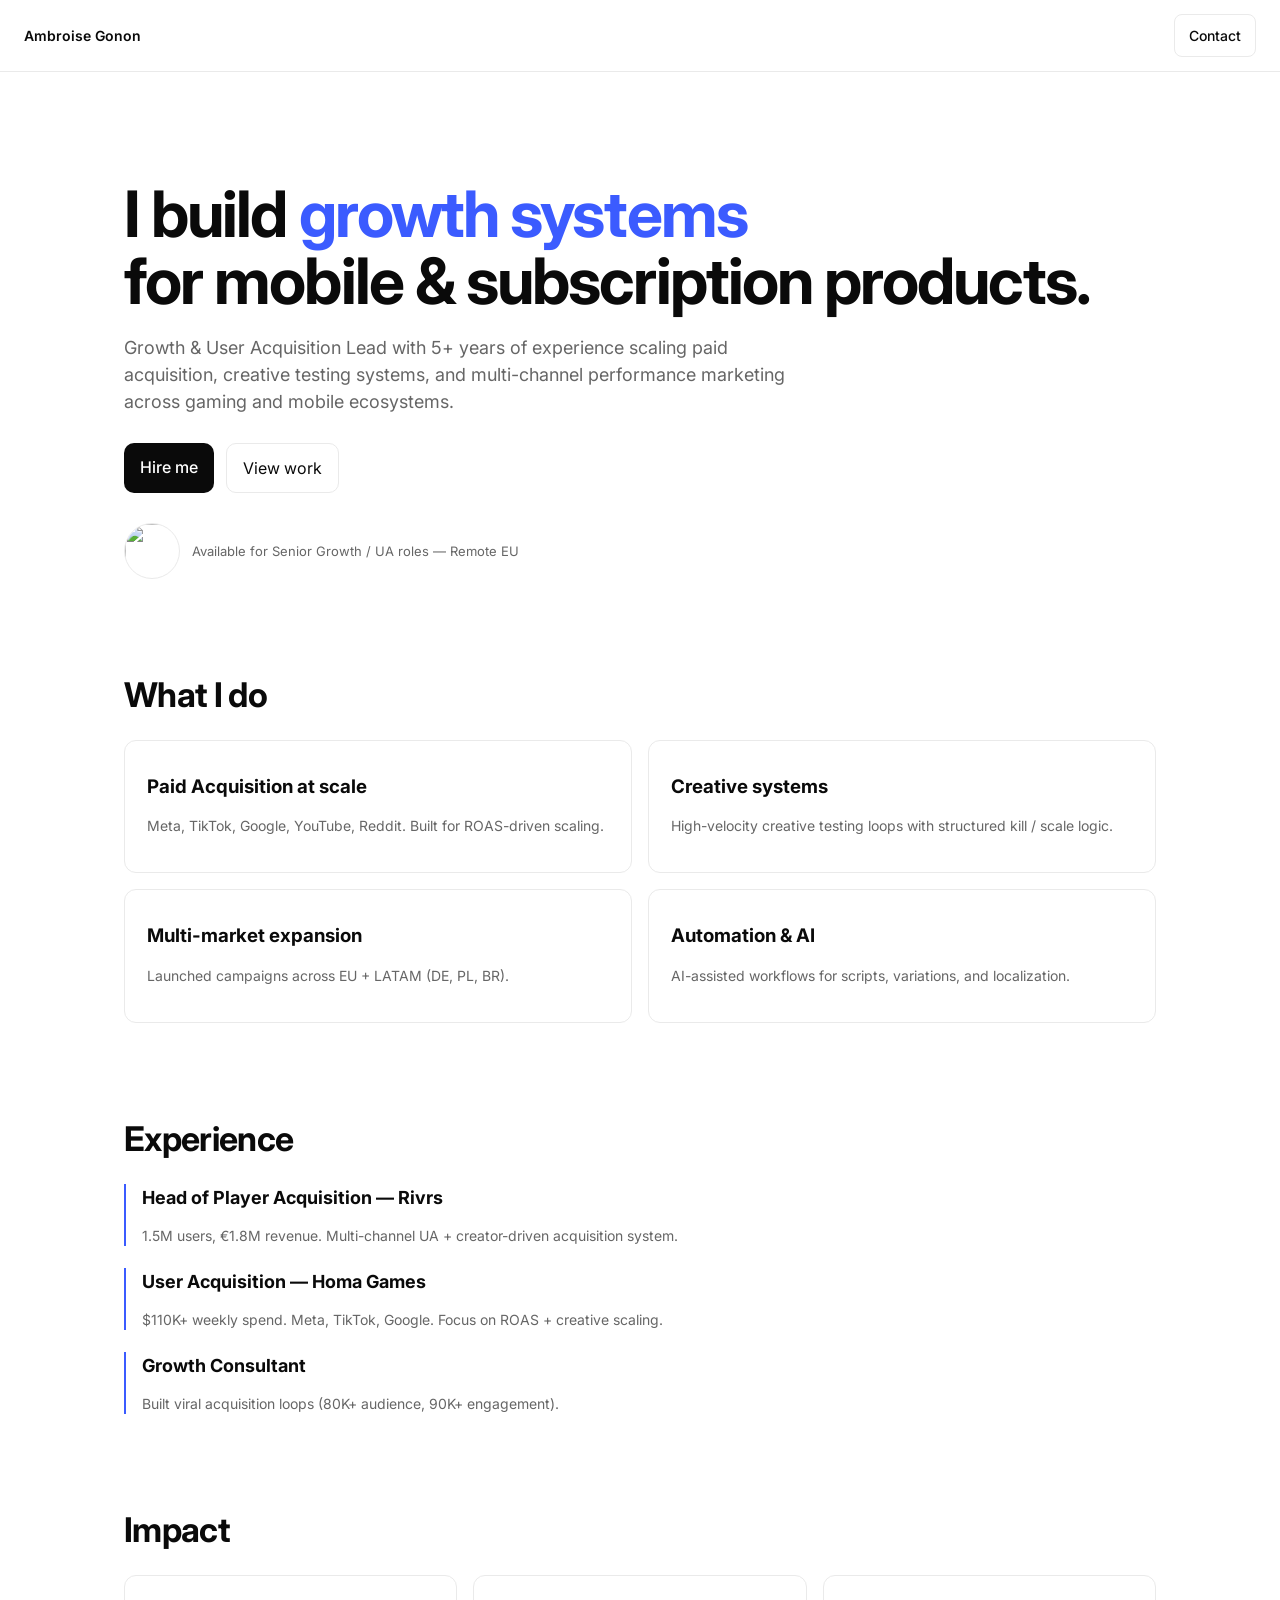
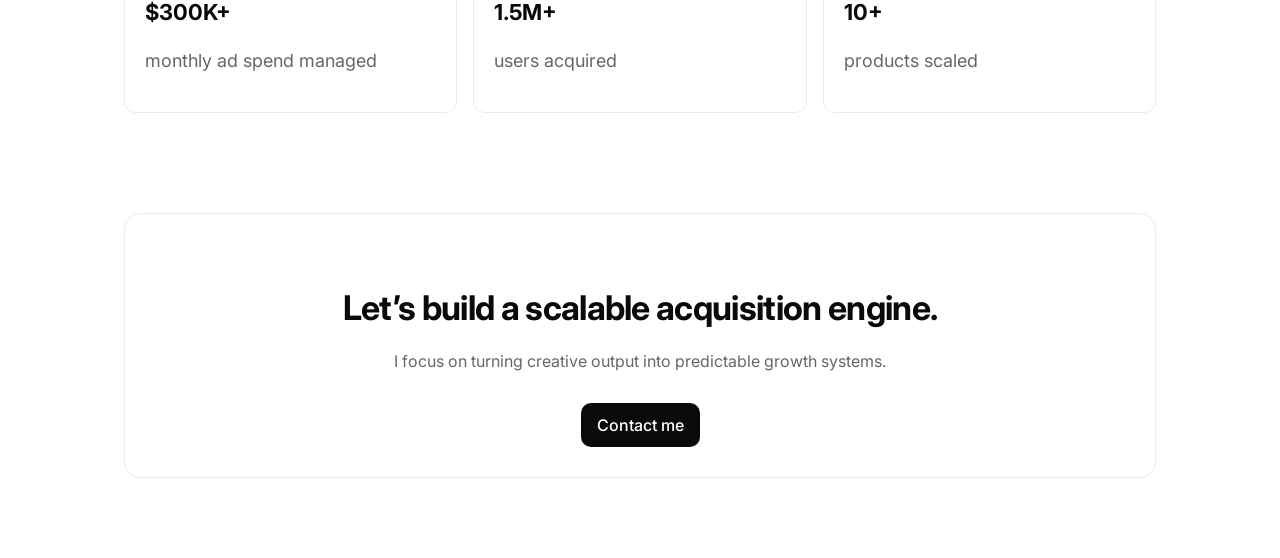
==== index.html @ 9fb929f5 "Update index.html" ====
<!DOCTYPE html>
<html lang="en">
<head>
<meta charset="UTF-8" />
<meta name="viewport" content="width=device-width, initial-scale=1.0"/>
<title>Ambroise Gonon — Growth & UA Lead</title>

<link href="https://fonts.googleapis.com/css2?family=Inter:wght@400;500;600;700&display=swap" rel="stylesheet">

<style>
:root{
  --bg:#ffffff;
  --ink:#0a0a0a;
  --muted:#666;
  --line:#eaeaea;
  --accent:#3b5bff;
}

*{box-sizing:border-box;}
body{
  margin:0;
  font-family:Inter,sans-serif;
  background:var(--bg);
  color:var(--ink);
  line-height:1.5;
}

/* layout */
.container{
  max-width:1080px;
  margin:0 auto;
  padding:80px 24px;
}

/* NAV */
nav{
  position:fixed;
  top:0; left:0; right:0;
  background:white;
  border-bottom:1px solid var(--line);
  padding:14px 24px;
  display:flex;
  justify-content:space-between;
  align-items:center;
  font-size:14px;
}

.logo{
  font-weight:600;
}

.btn{
  padding:10px 14px;
  border:1px solid var(--line);
  border-radius:8px;
  text-decoration:none;
  color:var(--ink);
  font-weight:500;
}

/* HERO */
.hero{
  padding-top:100px;
}

h1{
  font-size:64px;
  line-height:1.05;
  margin:0 0 20px;
  letter-spacing:-0.03em;
}

.accent{color:var(--accent);}

.lead{
  font-size:18px;
  color:var(--muted);
  max-width:700px;
}

/* CTA */
.cta-row{
  margin-top:28px;
  display:flex;
  gap:12px;
  flex-wrap:wrap;
}

.primary{
  background:var(--ink);
  color:white;
  padding:12px 16px;
  border-radius:10px;
  text-decoration:none;
  font-weight:500;
}

.secondary{
  border:1px solid var(--line);
  padding:12px 16px;
  border-radius:10px;
  text-decoration:none;
  color:var(--ink);
}

/* sections */
section{
  margin-top:90px;
}

h2{
  font-size:34px;
  margin-bottom:20px;
  letter-spacing:-0.02em;
}

.grid{
  display:grid;
  grid-template-columns:repeat(2,1fr);
  gap:16px;
}

.card{
  border:1px solid var(--line);
  padding:22px;
  border-radius:12px;
}

.card h3{
  margin:10px 0;
}

.card p{
  color:var(--muted);
  font-size:14px;
}

/* EXPERIENCE */
.exp{
  border-left:2px solid var(--accent);
  padding-left:16px;
  margin-bottom:22px;
}

.exp h3{
  margin:0;
  font-size:18px;
}

.exp p{
  color:var(--muted);
  font-size:14px;
}

/* METRICS */
.metrics{
  display:grid;
  grid-template-columns:repeat(3,1fr);
  gap:16px;
}

.metric{
  border:1px solid var(--line);
  padding:20px;
  border-radius:12px;
}

.metric strong{
  font-size:22px;
}

/* FINAL CTA */
.final{
  border:1px solid var(--line);
  padding:40px;
  border-radius:16px;
  margin-top:100px;
  text-align:center;
}

.final h2{
  margin-bottom:10px;
}

.final p{
  color:var(--muted);
}

/* responsive */
@media(max-width:800px){
  h1{font-size:42px;}
  .grid{grid-template-columns:1fr;}
  .metrics{grid-template-columns:1fr;}
}
</style>
</head>

<body>

<nav>
  <div class="logo">Ambroise Gonon</div>
  <a class="btn" href="mailto:ambroise.gonon@gmail.com">Contact</a>
</nav>

<div class="container">

<!-- HERO -->
<div class="hero">
  <h1>
    I build <span class="accent">growth systems</span><br/>
    for mobile & subscription products.
  </h1>

  <p class="lead">
    Growth & User Acquisition Lead with 5+ years of experience scaling paid acquisition, creative testing systems, and multi-channel performance marketing across gaming and mobile ecosystems.
  </p>

  <div class="cta-row">
    <a class="primary" href="mailto:ambroise.gonon@gmail.com">Hire me</a>
    <a class="secondary" href="https://github.com/">View work</a>
  </div>

  <div style="margin-top:30px; display:flex; gap:12px; align-items:center;">
    <img src="./photo.jpeg" style="width:56px;height:56px;border-radius:50%;object-fit:cover;border:1px solid #eaeaea;">
    <div style="font-size:13px;color:#666;">
      Available for Senior Growth / UA roles — Remote EU
    </div>
  </div>
</div>

<!-- VALUE -->
<section>
<h2>What I do</h2>

<div class="grid">

<div class="card">
<h3>Paid Acquisition at scale</h3>
<p>Meta, TikTok, Google, YouTube, Reddit. Built for ROAS-driven scaling.</p>
</div>

<div class="card">
<h3>Creative systems</h3>
<p>High-velocity creative testing loops with structured kill / scale logic.</p>
</div>

<div class="card">
<h3>Multi-market expansion</h3>
<p>Launched campaigns across EU + LATAM (DE, PL, BR).</p>
</div>

<div class="card">
<h3>Automation & AI</h3>
<p>AI-assisted workflows for scripts, variations, and localization.</p>
</div>

</div>
</section>

<!-- EXPERIENCE -->
<section>
<h2>Experience</h2>

<div class="exp">
<h3>Head of Player Acquisition — Rivrs</h3>
<p>1.5M users, €1.8M revenue. Multi-channel UA + creator-driven acquisition system.</p>
</div>

<div class="exp">
<h3>User Acquisition — Homa Games</h3>
<p>$110K+ weekly spend. Meta, TikTok, Google. Focus on ROAS + creative scaling.</p>
</div>

<div class="exp">
<h3>Growth Consultant</h3>
<p>Built viral acquisition loops (80K+ audience, 90K+ engagement).</p>
</div>

</section>

<!-- IMPACT -->
<section>
<h2>Impact</h2>

<div class="metrics">

<div class="metric">
<strong>$300K+</strong>
<p class="lead">monthly ad spend managed</p>
</div>

<div class="metric">
<strong>1.5M+</strong>
<p class="lead">users acquired</p>
</div>

<div class="metric">
<strong>10+</strong>
<p class="lead">products scaled</p>
</div>

</div>

</section>

<!-- FINAL CTA -->
<div class="final">
<h2>Let’s build a scalable acquisition engine.</h2>
<p>
I focus on turning creative output into predictable growth systems.
</p>
<br/>
<a class="primary" href="mailto:ambroise.gonon@gmail.com">Contact me</a>
</div>

</div>

</body>
</html>
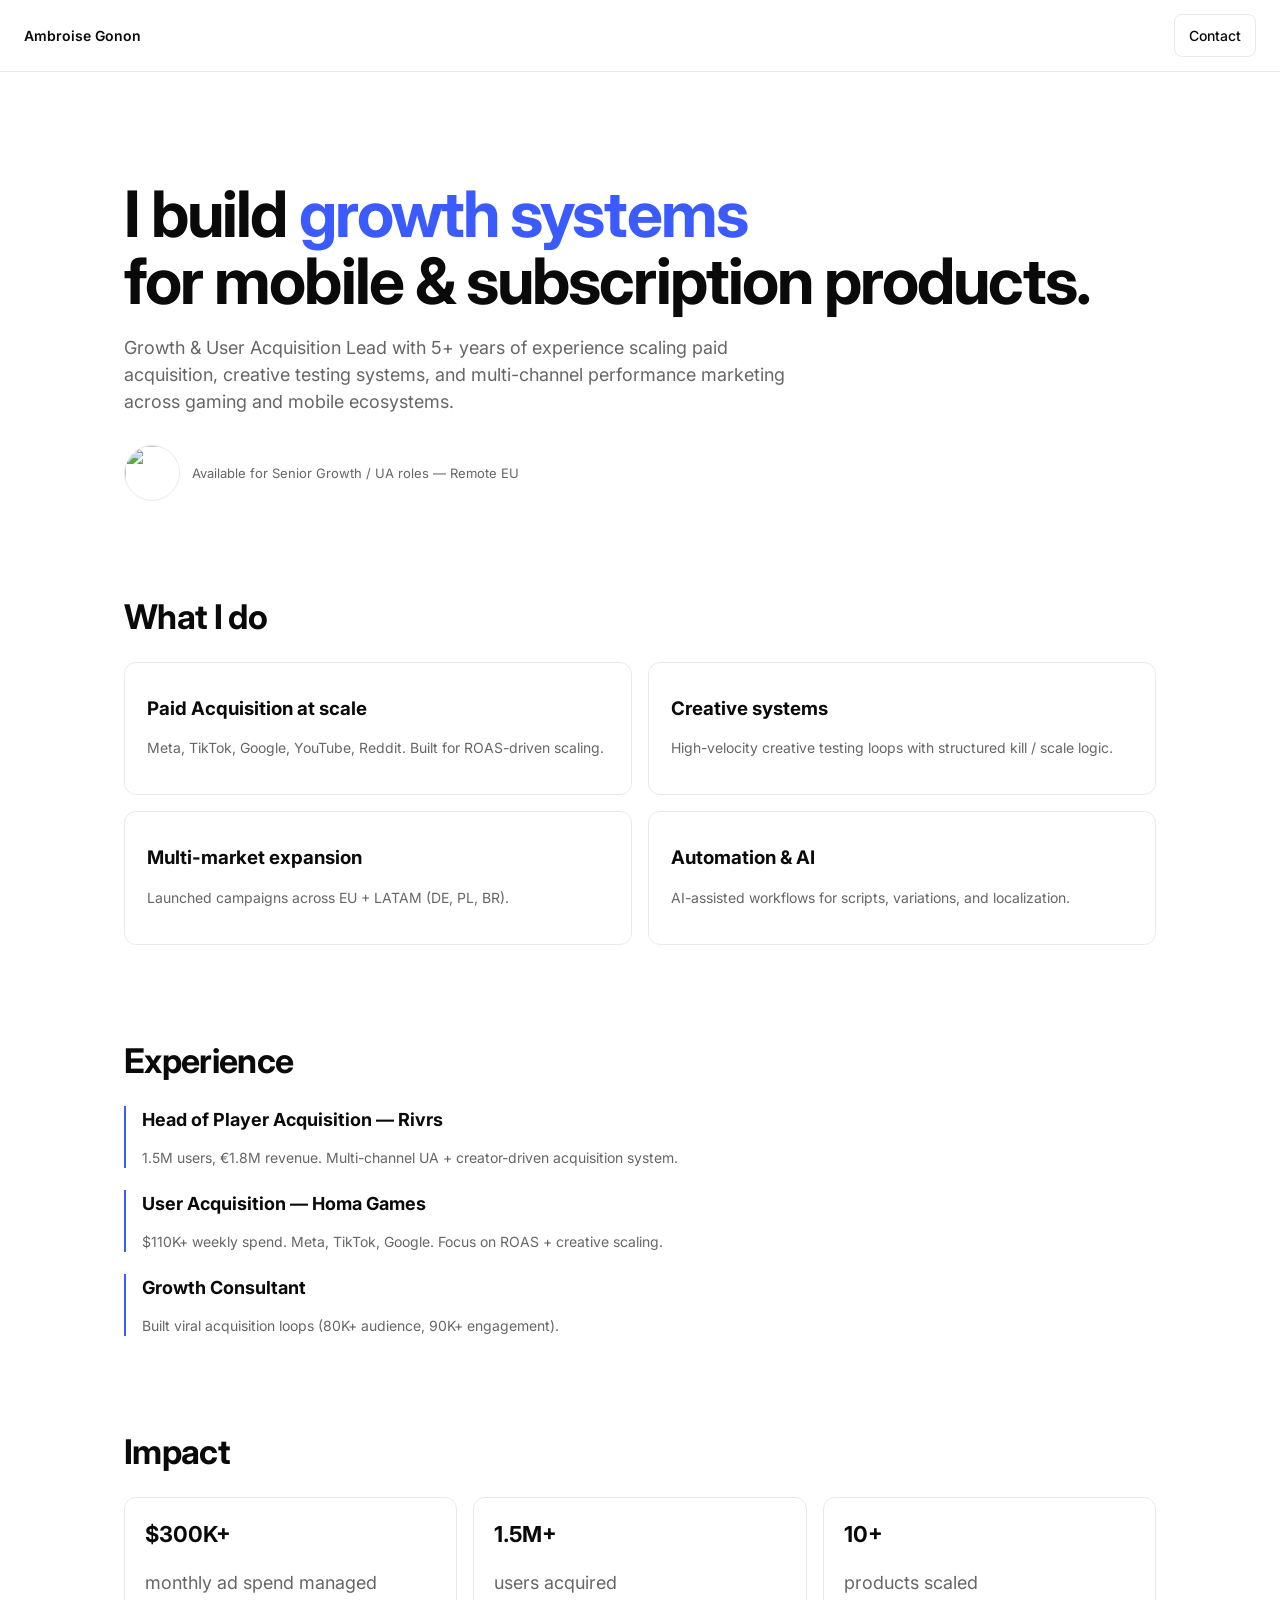
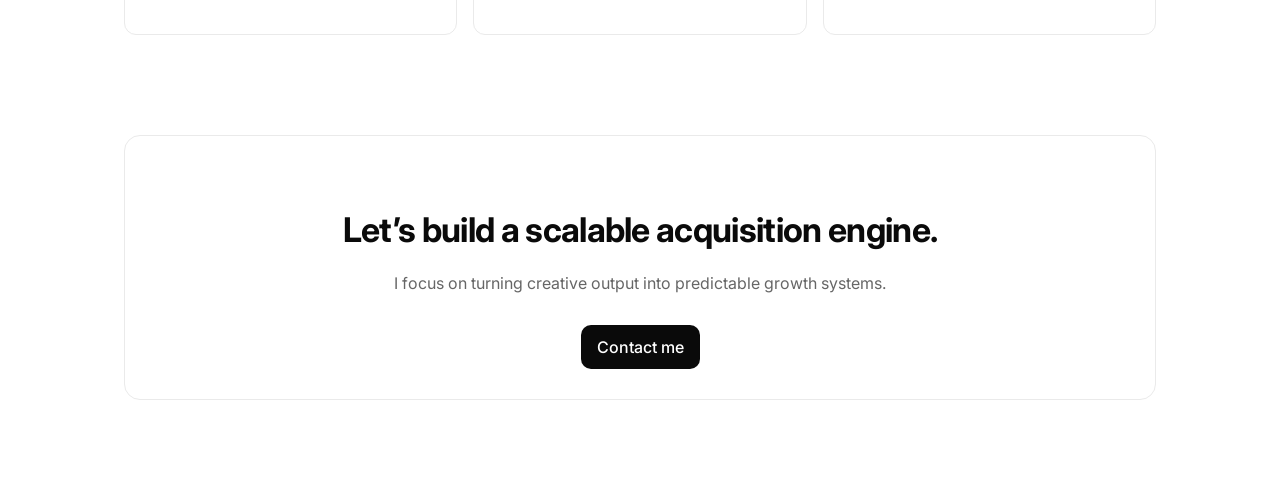
==== commit 85d22a05: "Update index.html" ====
--- a/index.html
+++ b/index.html
@@ -215,10 +215,7 @@
     Growth & User Acquisition Lead with 5+ years of experience scaling paid acquisition, creative testing systems, and multi-channel performance marketing across gaming and mobile ecosystems.
   </p>
 
-  <div class="cta-row">
-    <a class="primary" href="mailto:ambroise.gonon@gmail.com">Hire me</a>
-    <a class="secondary" href="https://github.com/">View work</a>
-  </div>
+
 
   <div style="margin-top:30px; display:flex; gap:12px; align-items:center;">
     <img src="./photo.jpeg" style="width:56px;height:56px;border-radius:50%;object-fit:cover;border:1px solid #eaeaea;">
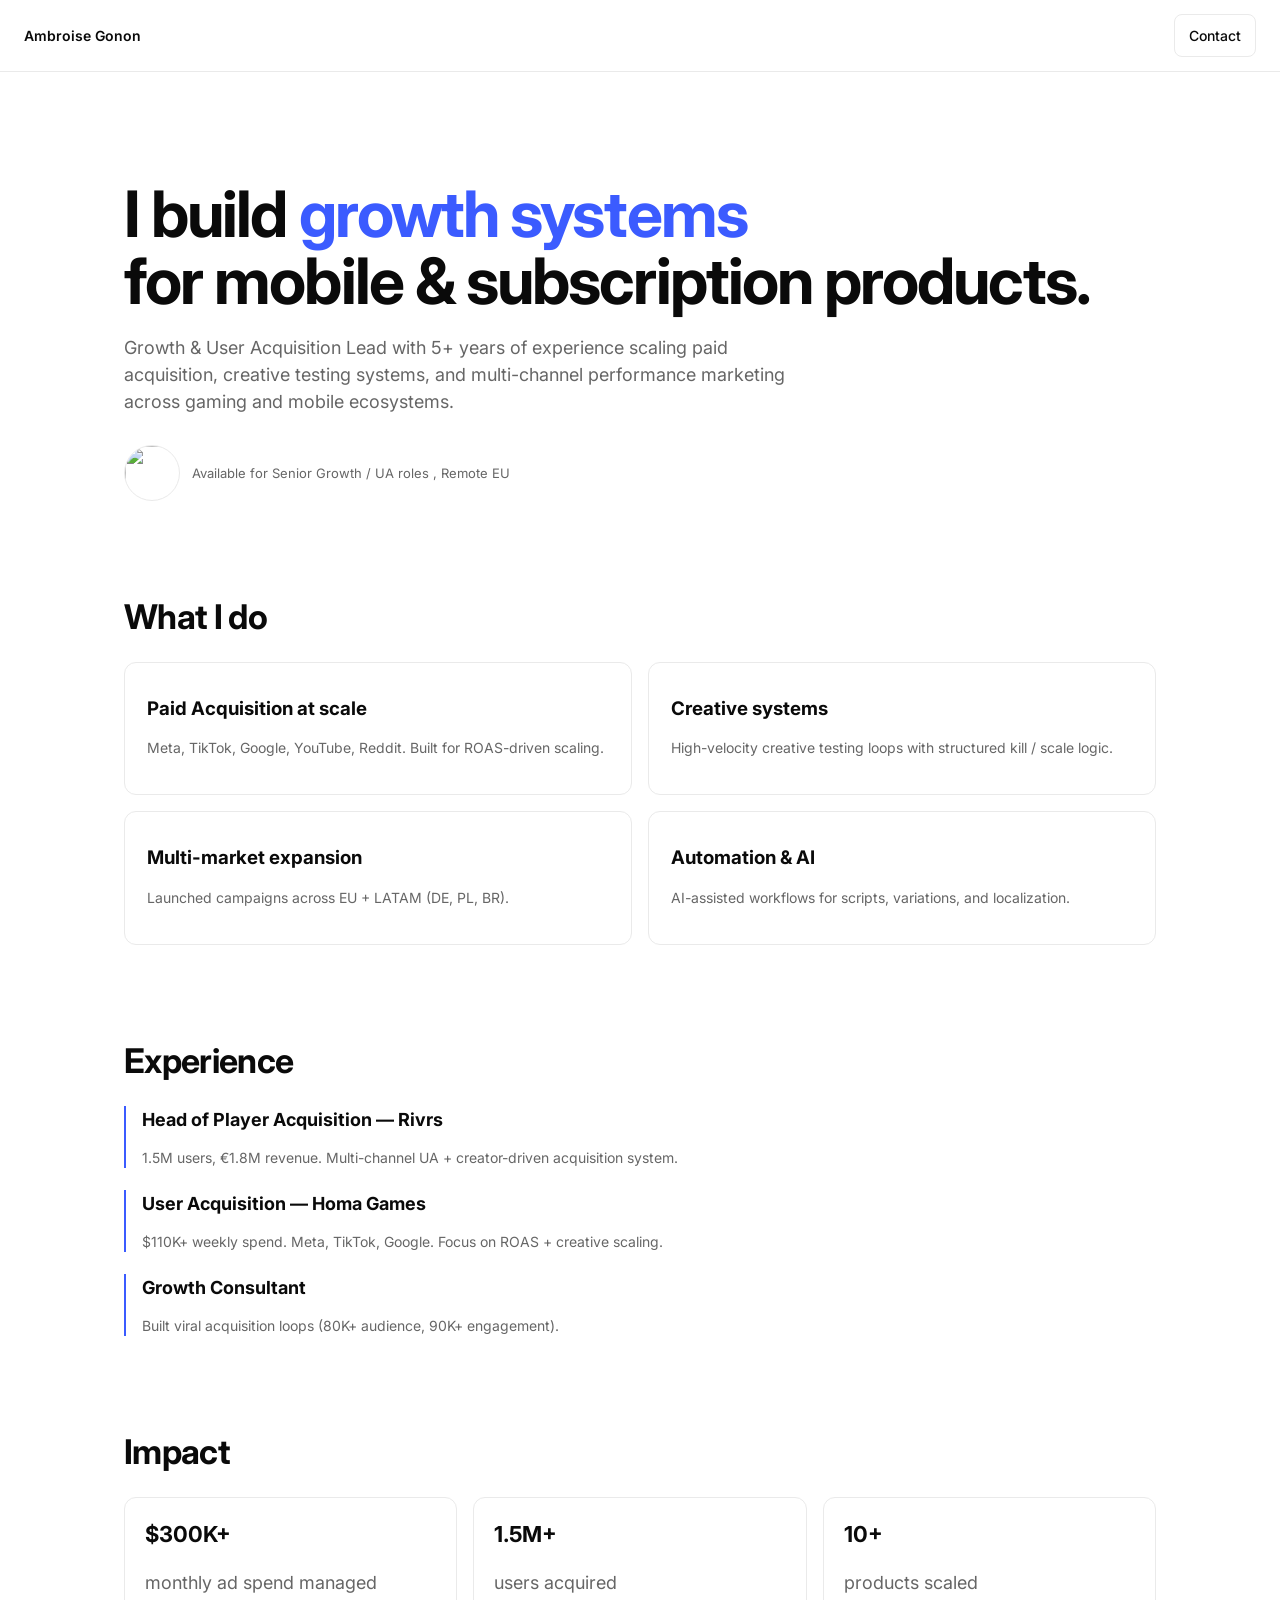
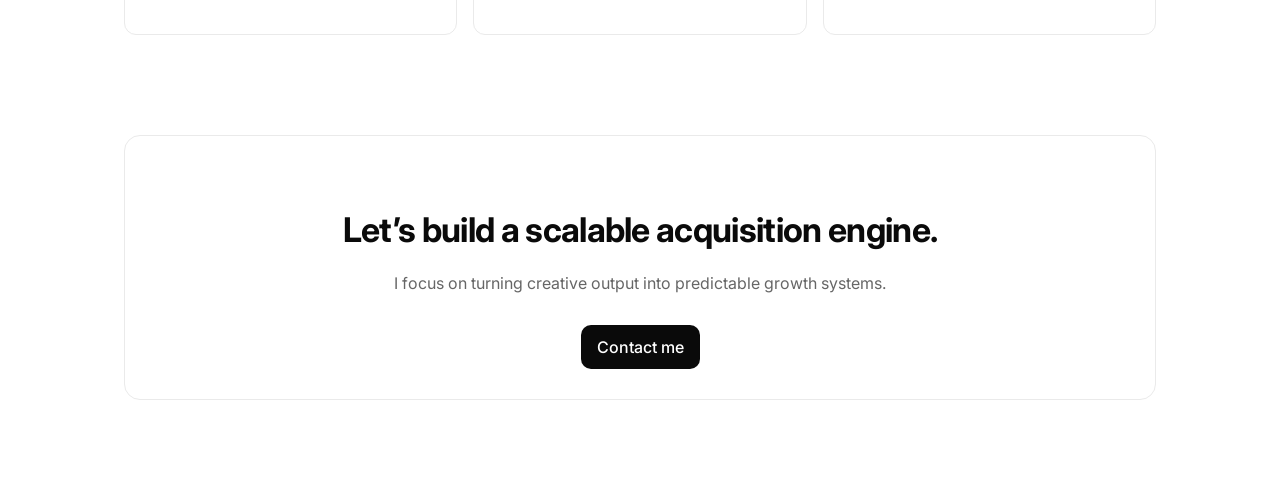
==== commit 0453b8ae: "Update index.html" ====
--- a/index.html
+++ b/index.html
@@ -220,7 +220,7 @@
   <div style="margin-top:30px; display:flex; gap:12px; align-items:center;">
     <img src="./photo.jpeg" style="width:56px;height:56px;border-radius:50%;object-fit:cover;border:1px solid #eaeaea;">
     <div style="font-size:13px;color:#666;">
-      Available for Senior Growth / UA roles — Remote EU
+      Available for Senior Growth / UA roles , Remote EU
     </div>
   </div>
 </div>
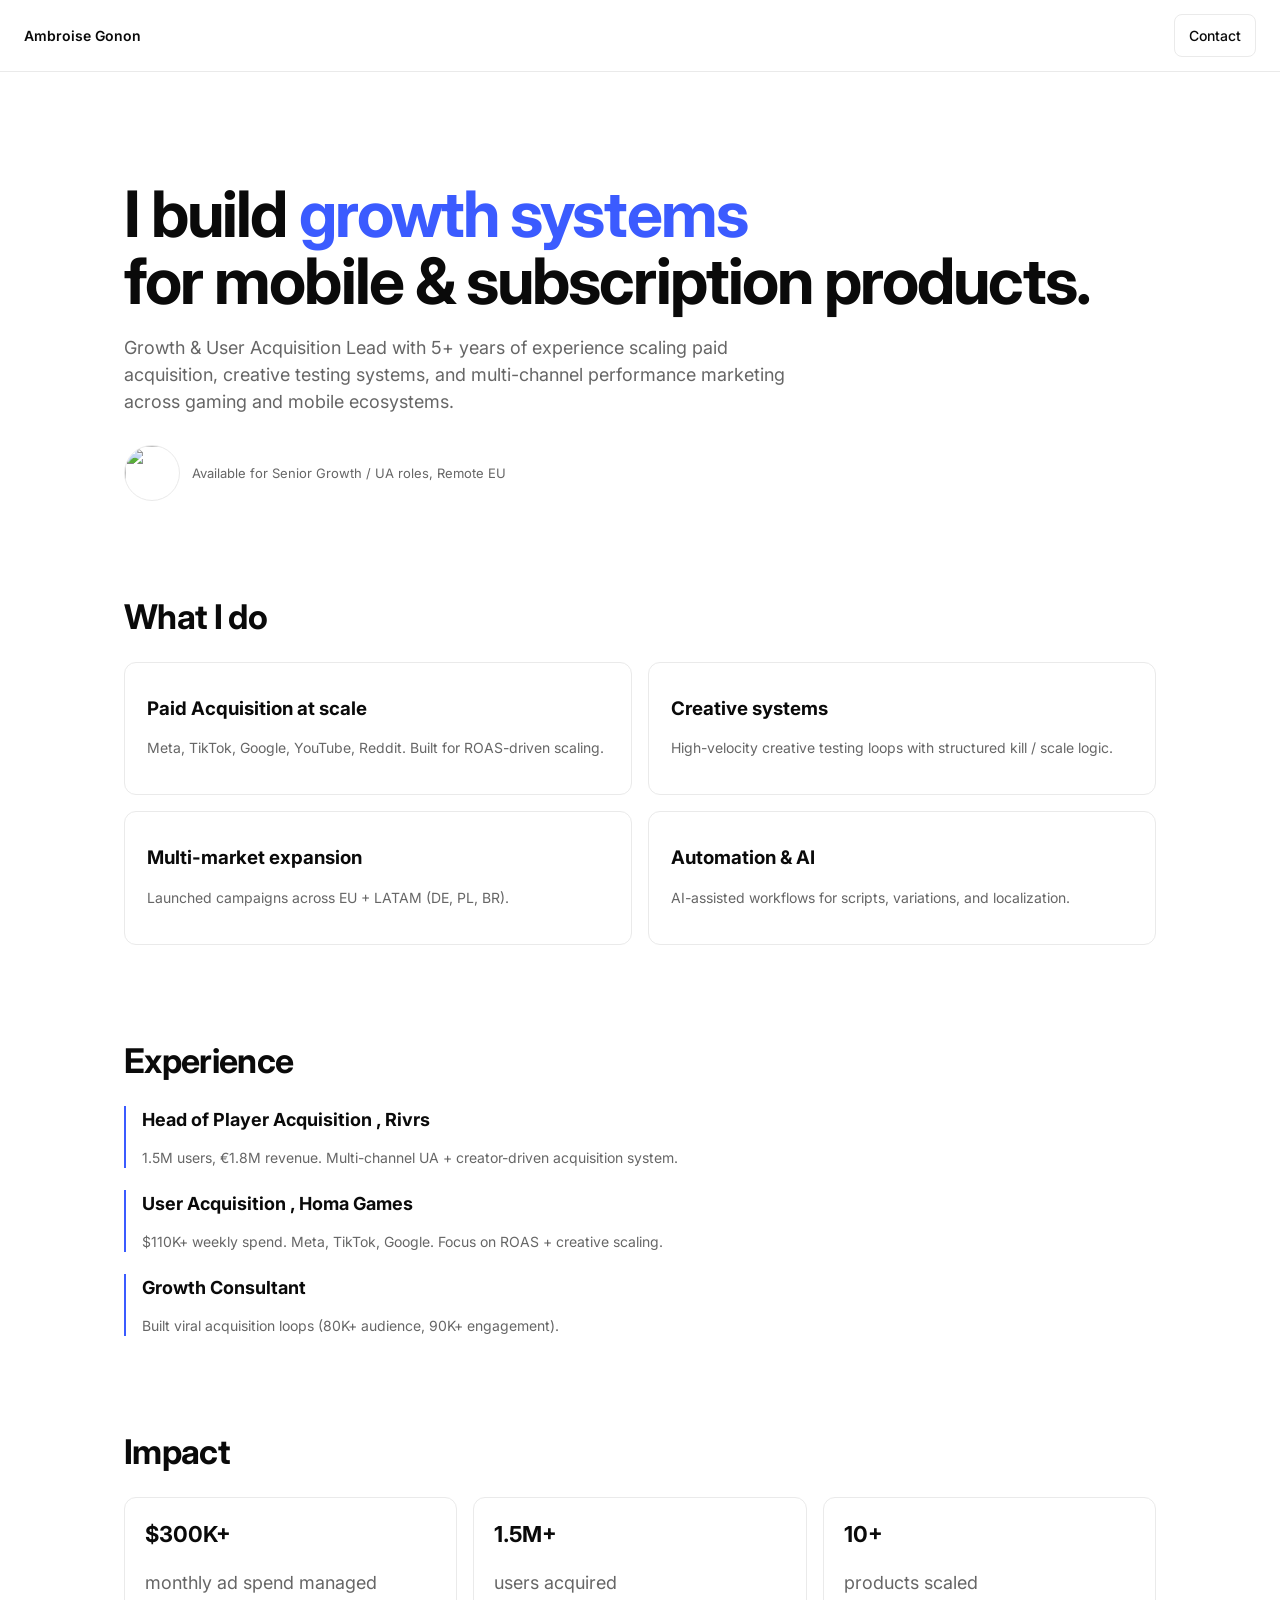
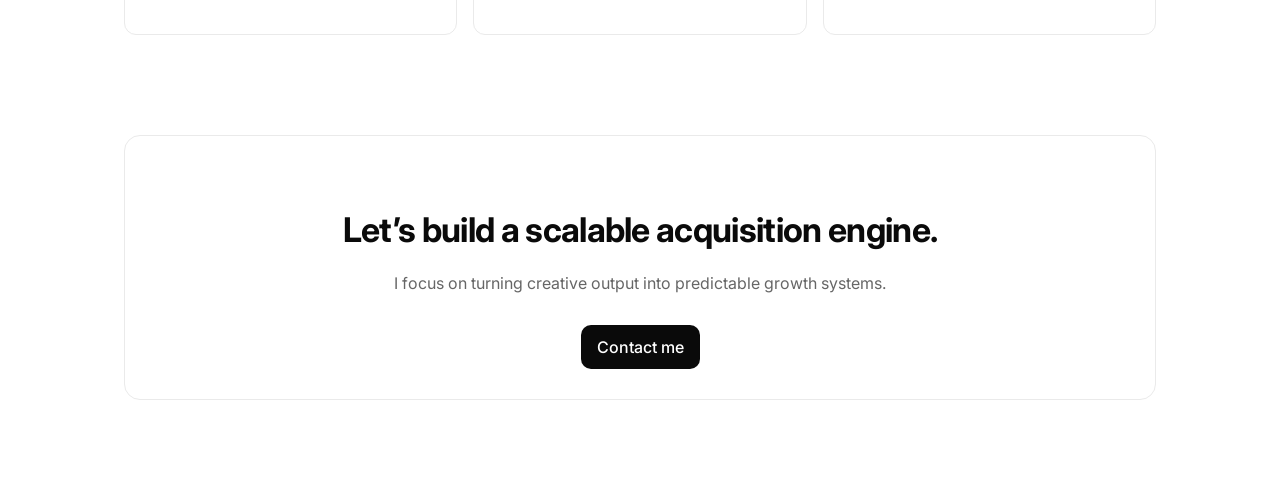
==== commit 98f0adc5: "Update index.html" ====
--- a/index.html
+++ b/index.html
@@ -3,7 +3,7 @@
 <head>
 <meta charset="UTF-8" />
 <meta name="viewport" content="width=device-width, initial-scale=1.0"/>
-<title>Ambroise Gonon — Growth & UA Lead</title>
+<title>Ambroise Gonon, Growth & UA Lead</title>
 
 <link href="https://fonts.googleapis.com/css2?family=Inter:wght@400;500;600;700&display=swap" rel="stylesheet">
 
@@ -220,7 +220,7 @@
   <div style="margin-top:30px; display:flex; gap:12px; align-items:center;">
     <img src="./photo.jpeg" style="width:56px;height:56px;border-radius:50%;object-fit:cover;border:1px solid #eaeaea;">
     <div style="font-size:13px;color:#666;">
-      Available for Senior Growth / UA roles , Remote EU
+      Available for Senior Growth / UA roles, Remote EU
     </div>
   </div>
 </div>
@@ -259,12 +259,12 @@
 <h2>Experience</h2>
 
 <div class="exp">
-<h3>Head of Player Acquisition — Rivrs</h3>
+<h3>Head of Player Acquisition , Rivrs</h3>
 <p>1.5M users, €1.8M revenue. Multi-channel UA + creator-driven acquisition system.</p>
 </div>
 
 <div class="exp">
-<h3>User Acquisition — Homa Games</h3>
+<h3>User Acquisition , Homa Games</h3>
 <p>$110K+ weekly spend. Meta, TikTok, Google. Focus on ROAS + creative scaling.</p>
 </div>
 
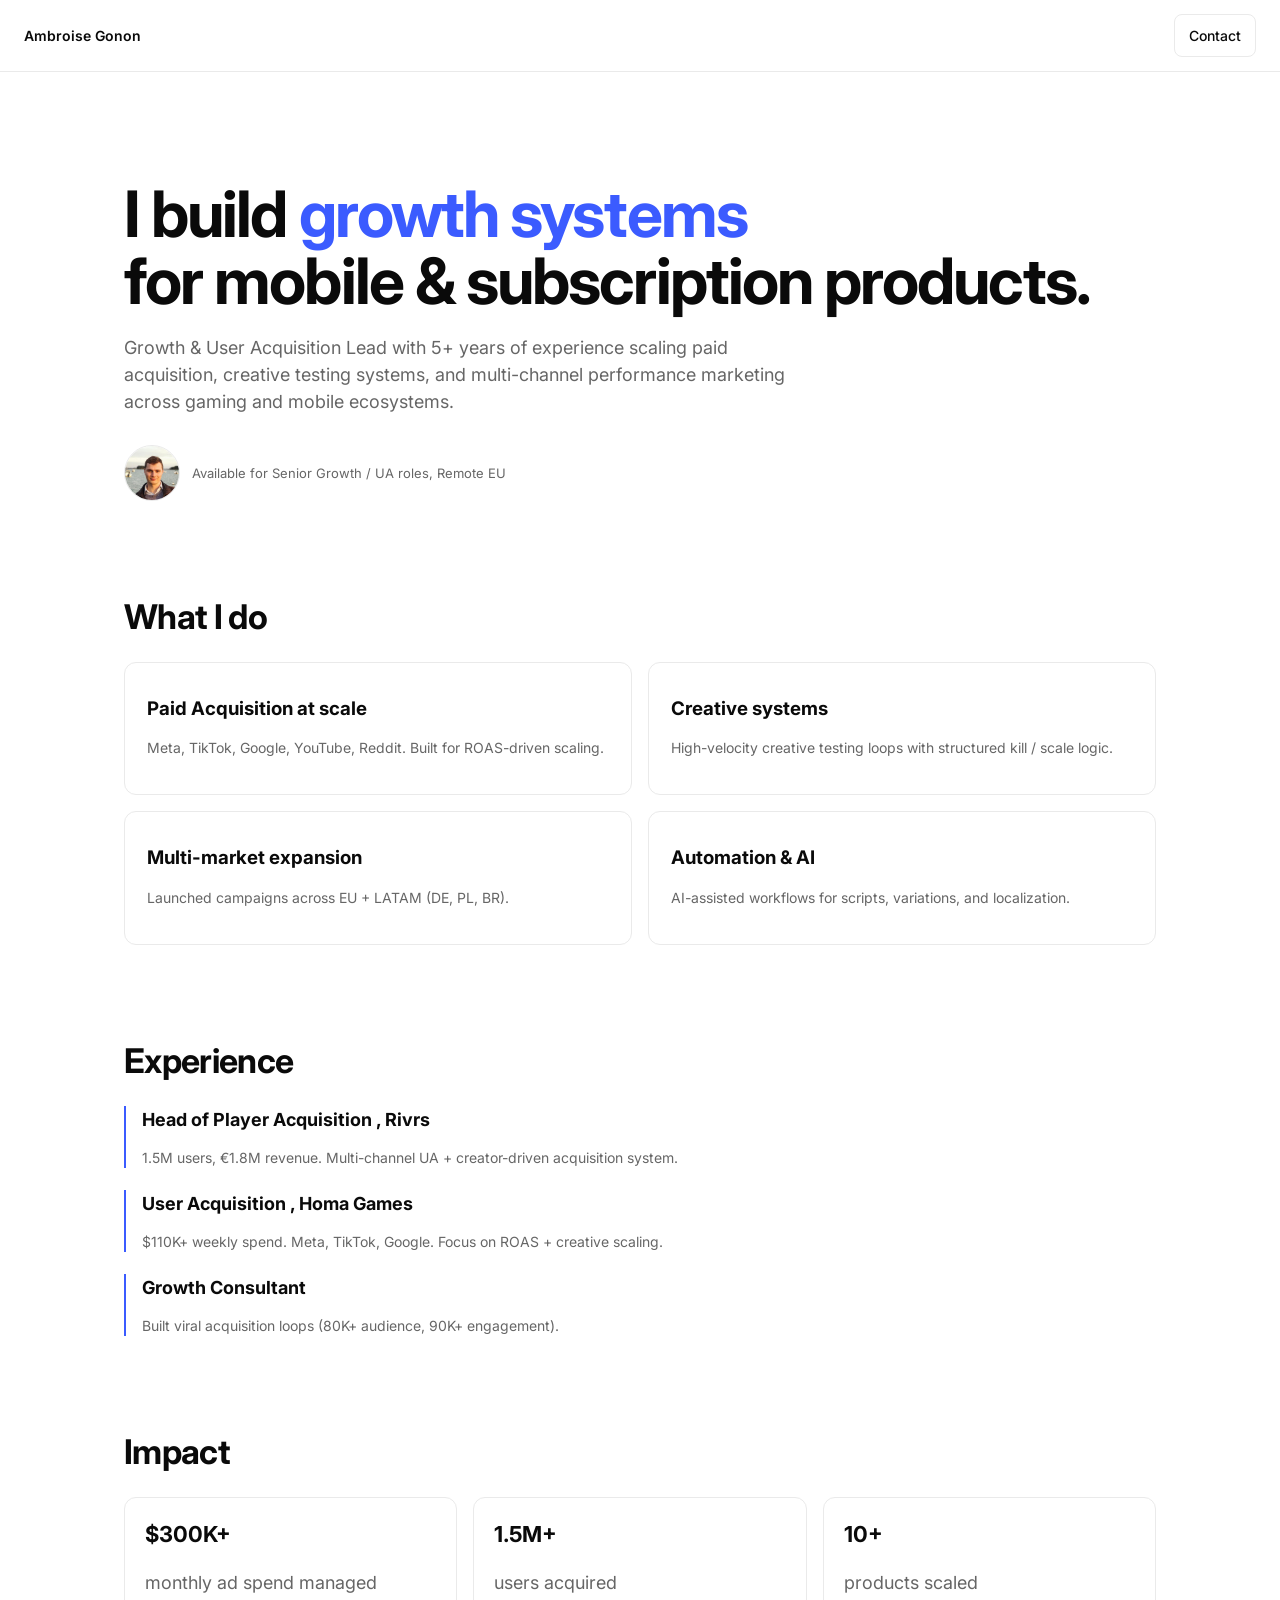
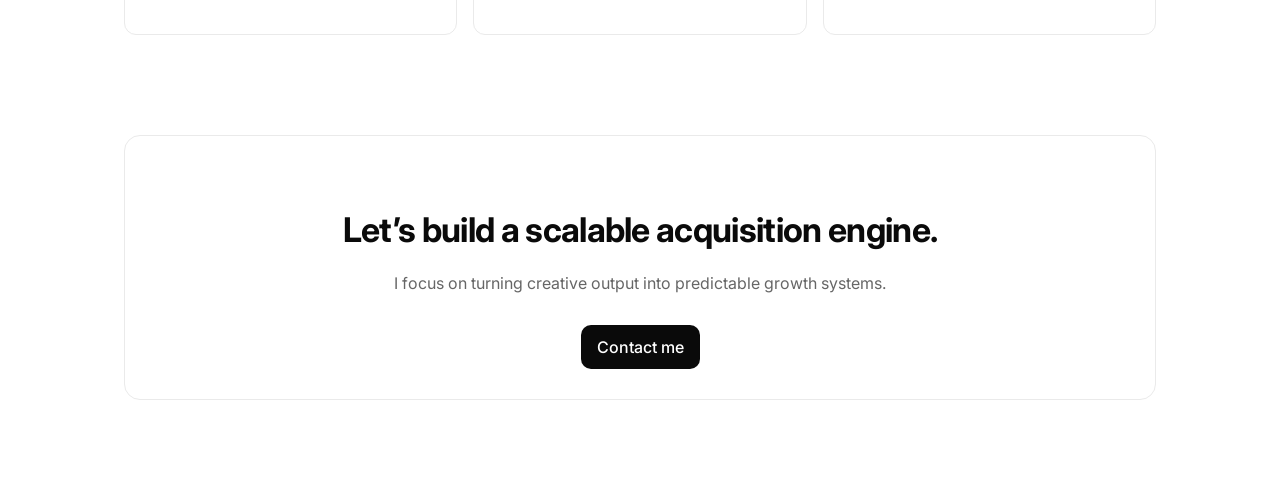
==== commit 92bb72ae: "Update index.html" ====
--- a/index.html
+++ b/index.html
@@ -218,7 +218,7 @@
 
 
   <div style="margin-top:30px; display:flex; gap:12px; align-items:center;">
-    <img src="./photo.jpeg" style="width:56px;height:56px;border-radius:50%;object-fit:cover;border:1px solid #eaeaea;">
+    <img src="./photo.jpg" style="width:56px;height:56px;border-radius:50%;object-fit:cover;border:1px solid #eaeaea;">
     <div style="font-size:13px;color:#666;">
       Available for Senior Growth / UA roles, Remote EU
     </div>
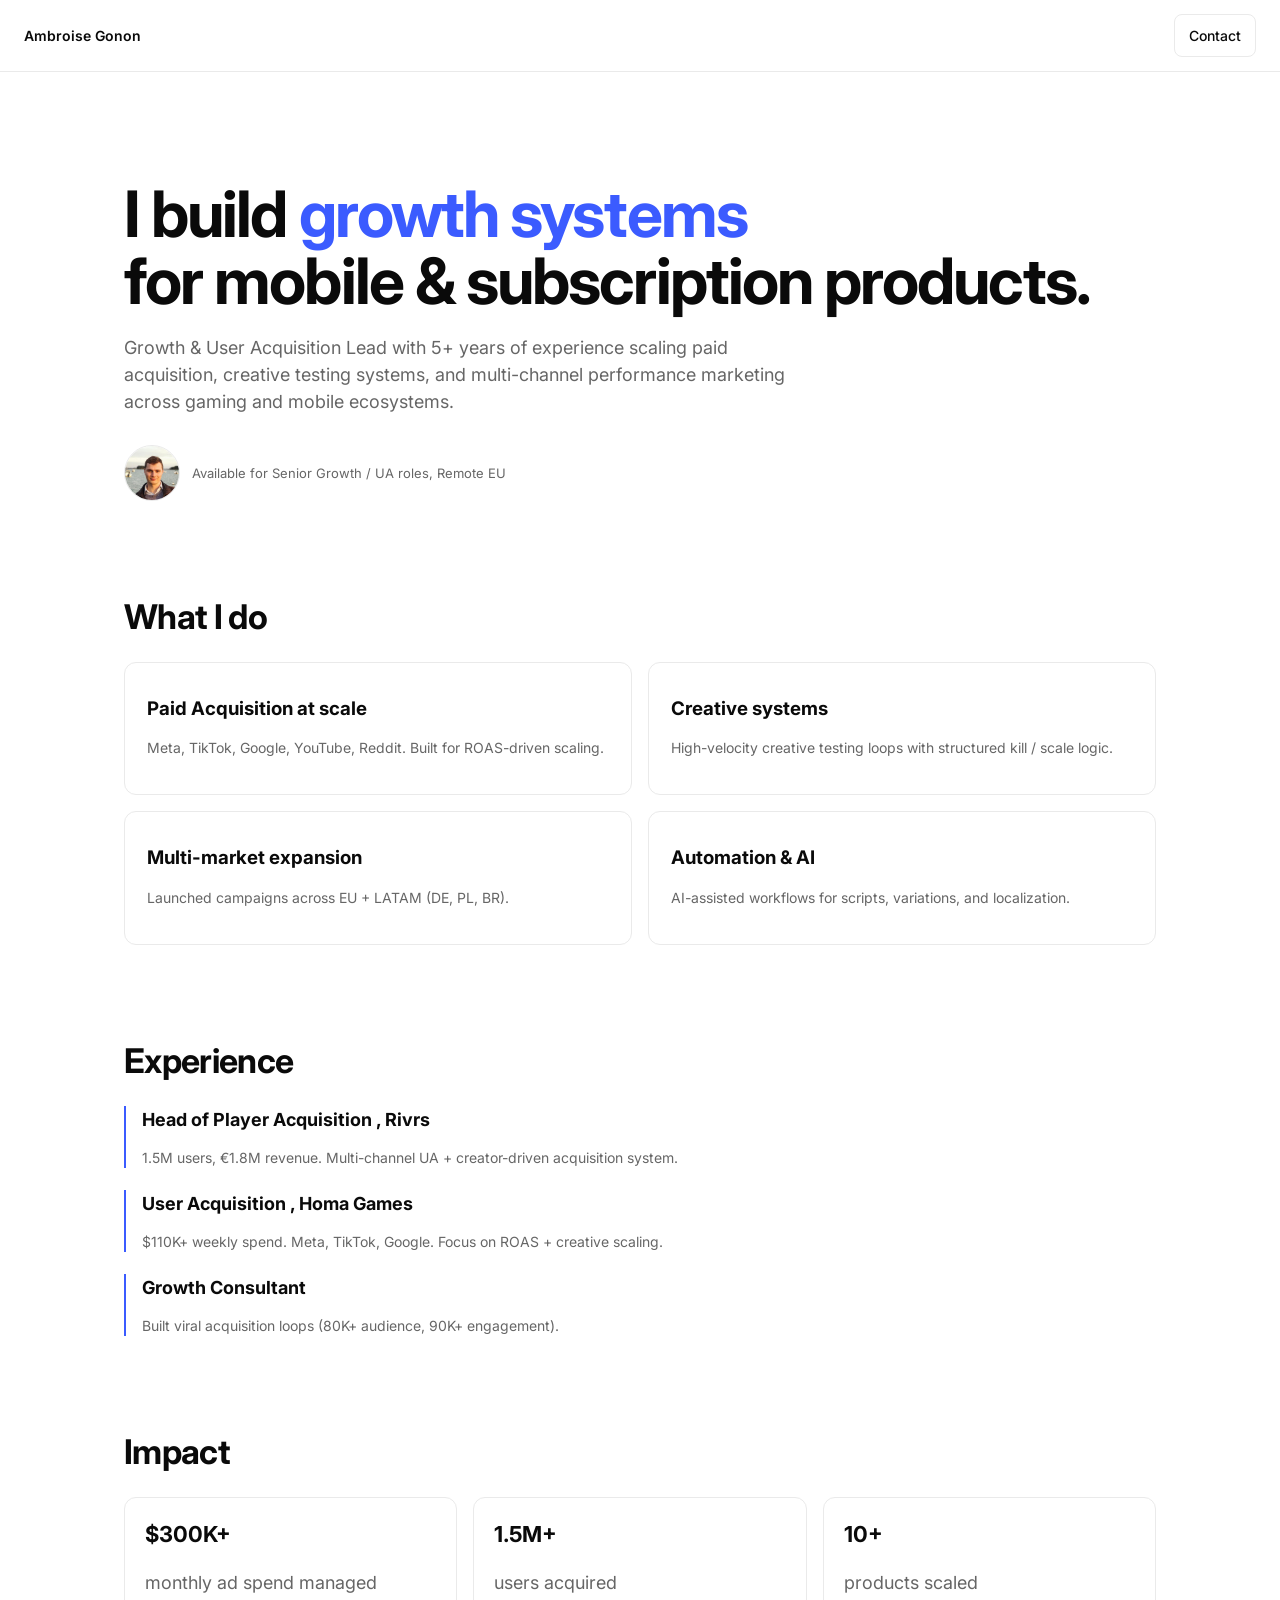
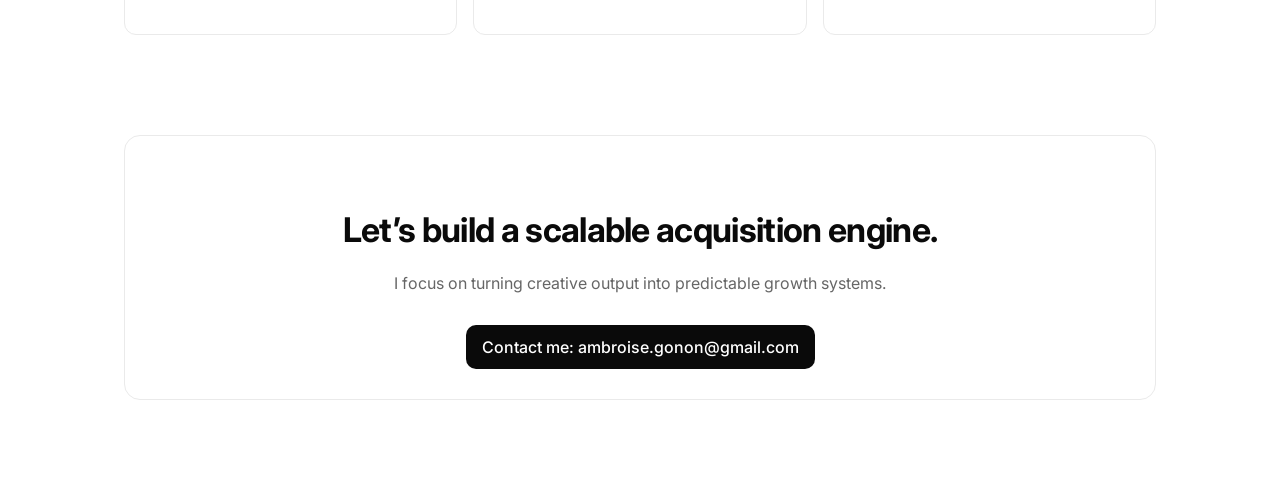
==== commit 7b6fe28b: "Update index.html" ====
--- a/index.html
+++ b/index.html
@@ -307,7 +307,7 @@
 I focus on turning creative output into predictable growth systems.
 </p>
 <br/>
-<a class="primary" href="mailto:ambroise.gonon@gmail.com">Contact me</a>
+<a class="primary" href="mailto:ambroise.gonon@gmail.com">Contact me: ambroise.gonon@gmail.com</a>
 </div>
 
 </div>
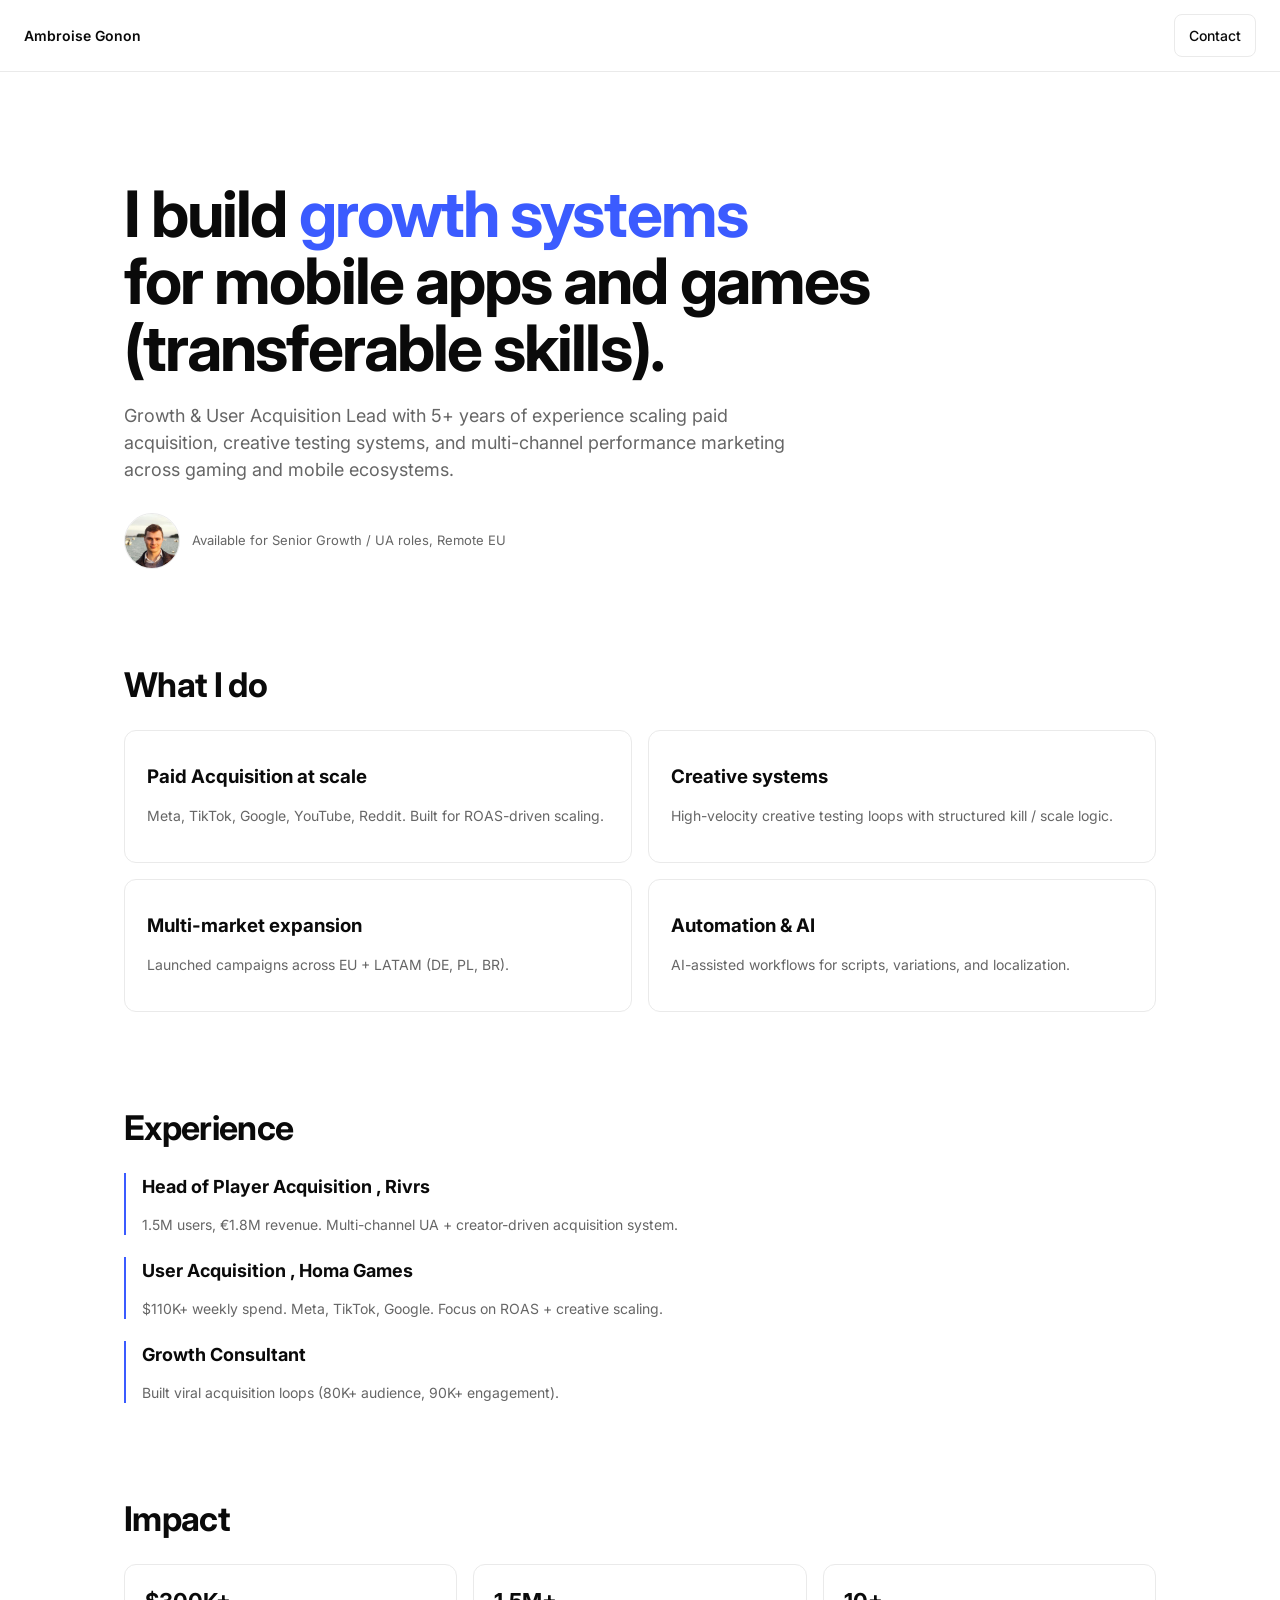
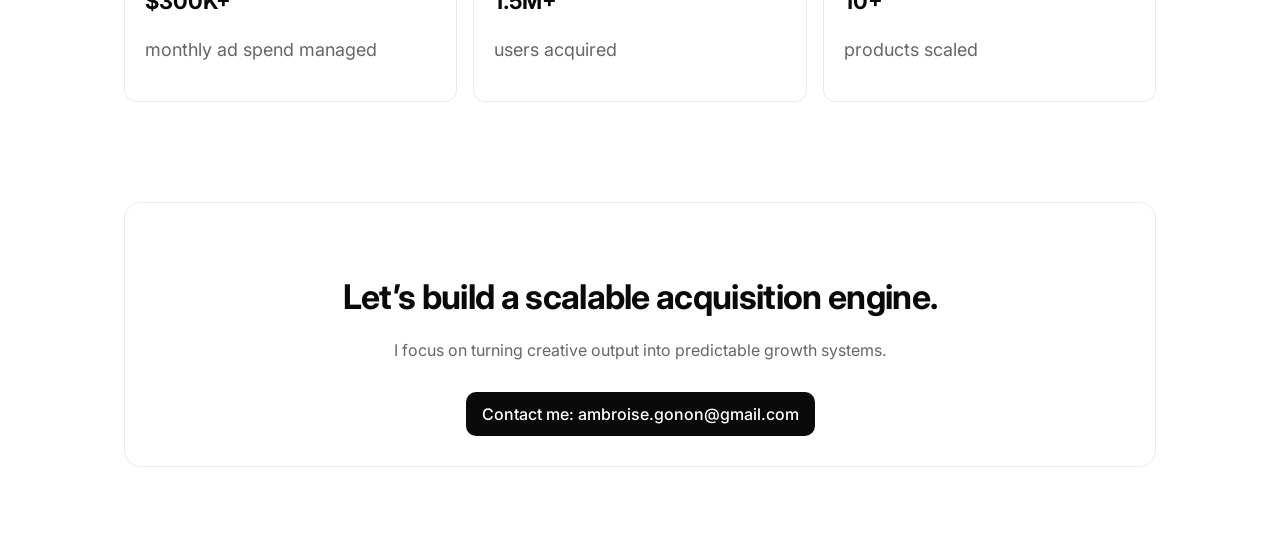
==== commit 2e23f312: "Update index.html" ====
--- a/index.html
+++ b/index.html
@@ -208,7 +208,7 @@
 <div class="hero">
   <h1>
     I build <span class="accent">growth systems</span><br/>
-    for mobile & subscription products.
+    for mobile apps and games (transferable skills).
   </h1>
 
   <p class="lead">
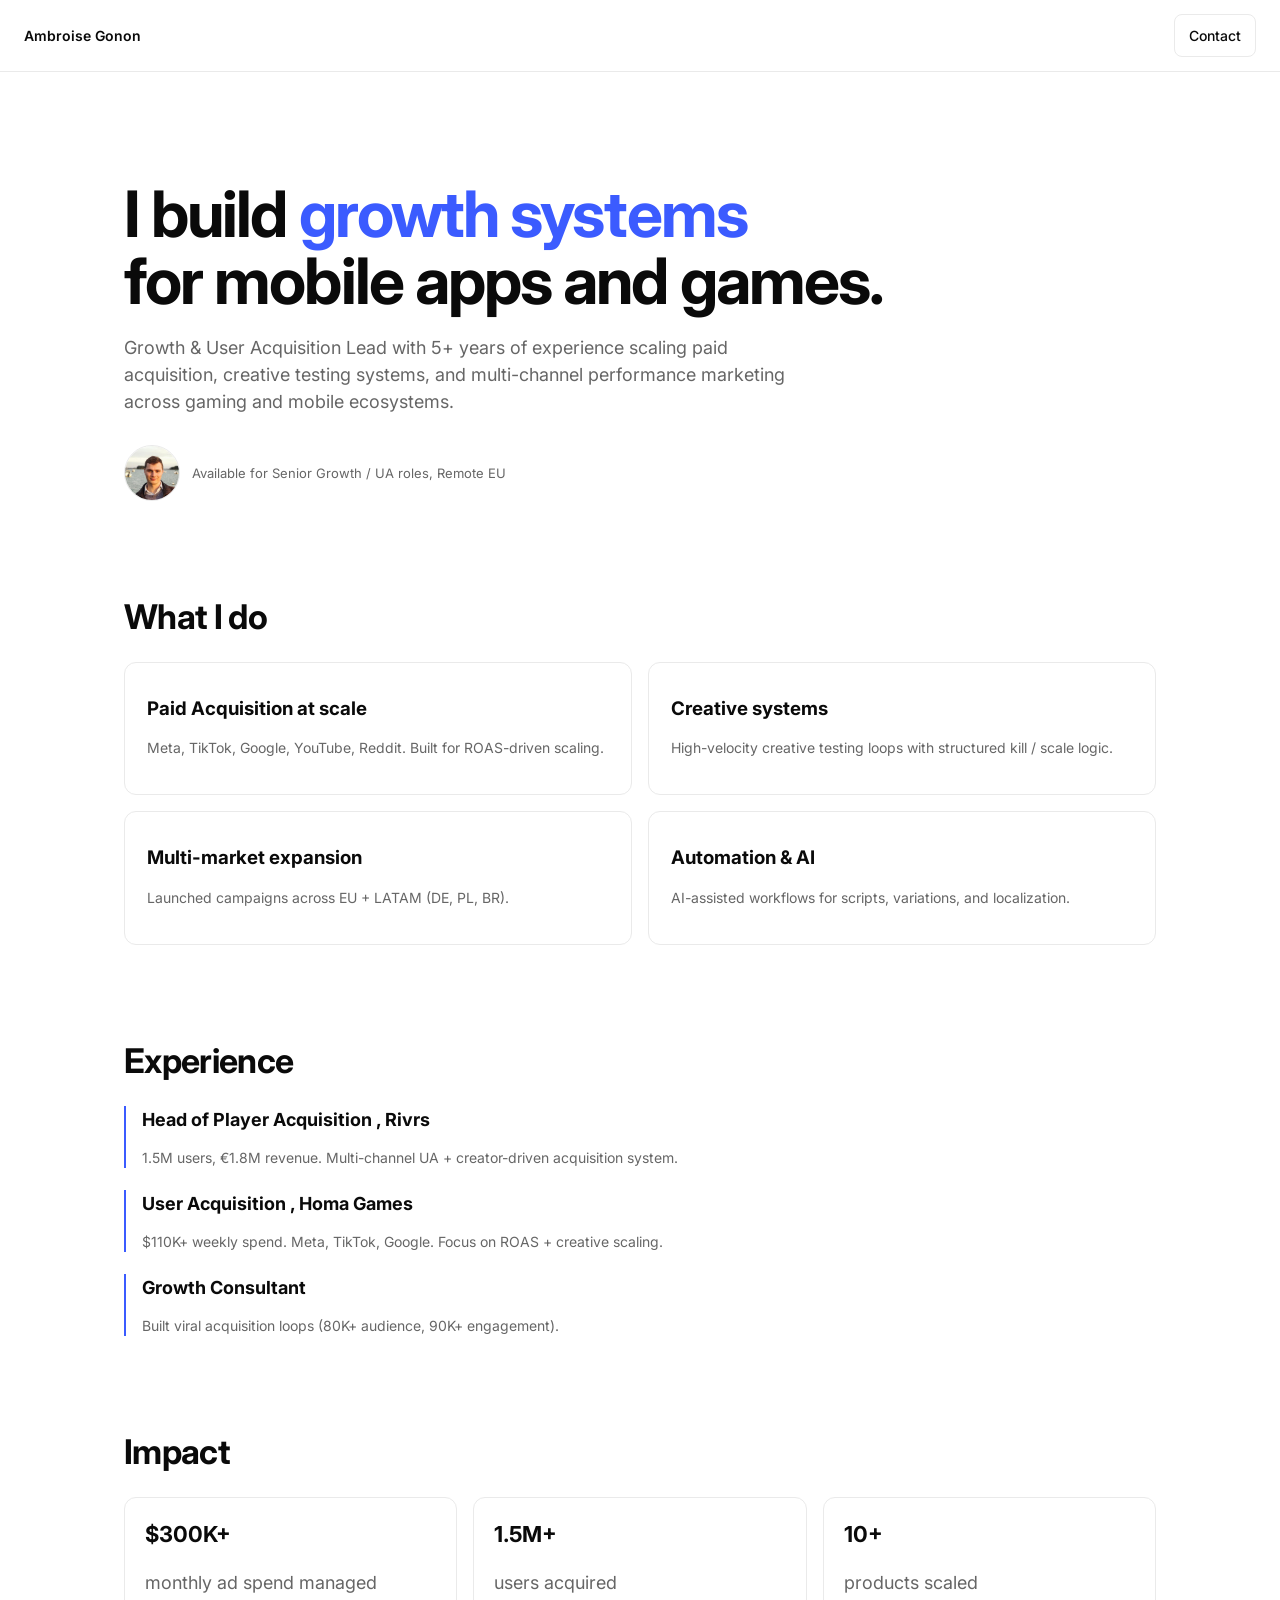
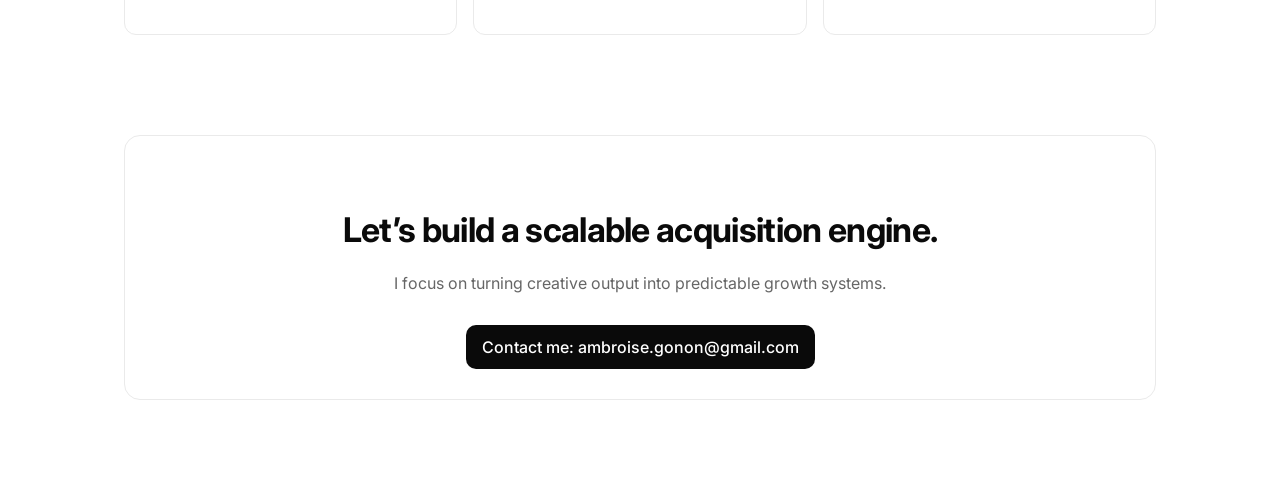
==== commit e1352e7e: "Update index.html" ====
--- a/index.html
+++ b/index.html
@@ -208,7 +208,7 @@
 <div class="hero">
   <h1>
     I build <span class="accent">growth systems</span><br/>
-    for mobile apps and games (transferable skills).
+    for mobile apps and games.
   </h1>
 
   <p class="lead">
